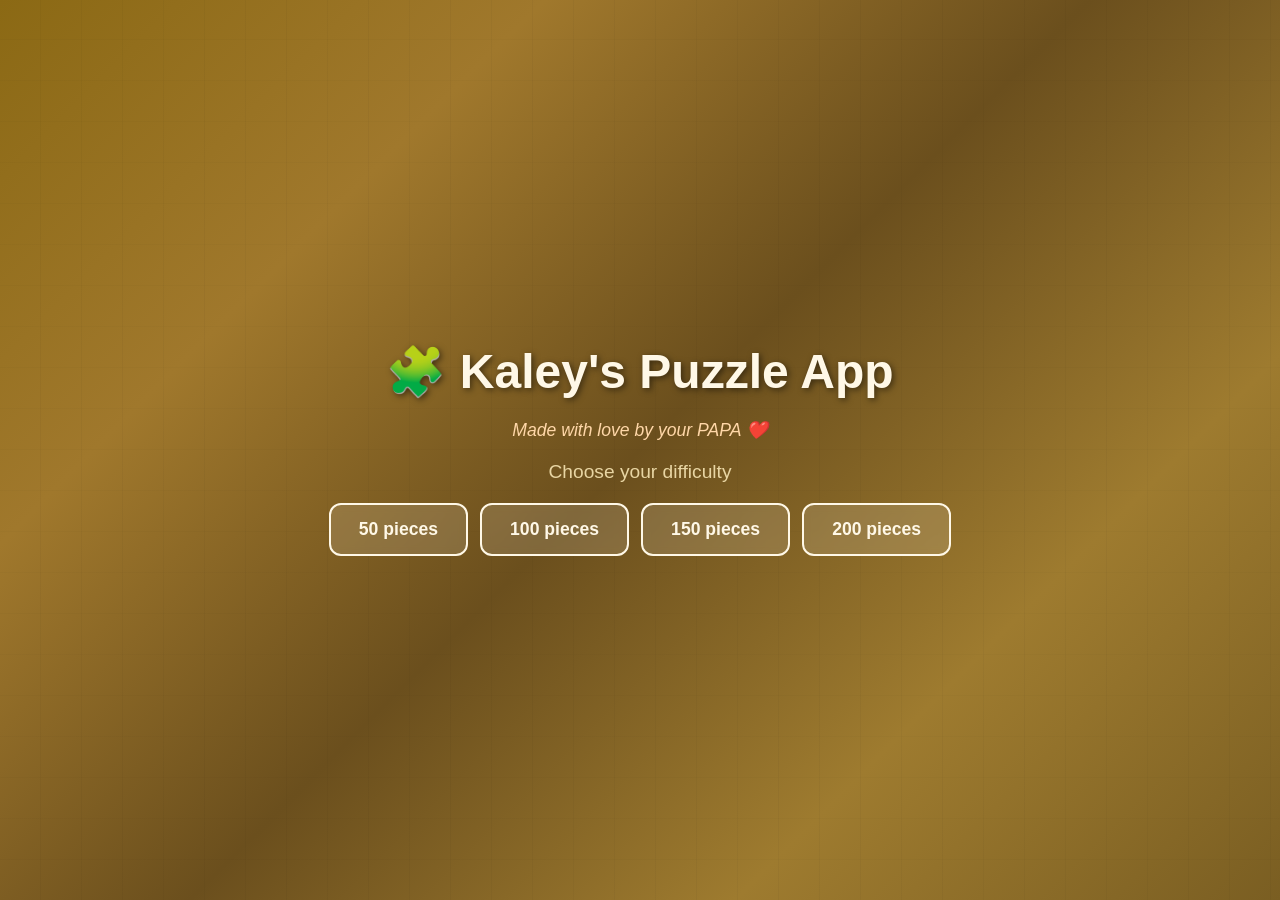
==== web/index.html @ b1f1e990 "Move web files into web/ folder and remove CI workflow" ====
<!DOCTYPE html>
<html lang="en">
<head>
  <meta charset="UTF-8">
  <meta name="viewport" content="width=device-width, initial-scale=1.0, user-scalable=no">
  <meta name="apple-mobile-web-app-capable" content="yes">
  <title>Kaley's Puzzle App</title>
  <link rel="stylesheet" href="style.css">
</head>
<body>
  <!-- Start Screen -->
  <div id="start-screen">
    <h1>🧩 Kaley's Puzzle App</h1>
    <p class="subtitle">Made with love by your PAPA ❤️</p>
    <p>Choose your difficulty</p>
    <div id="difficulty-buttons">
      <button class="diff-btn" data-pieces="50">50 pieces</button>
      <button class="diff-btn" data-pieces="100">100 pieces</button>
      <button class="diff-btn" data-pieces="150">150 pieces</button>
      <button class="diff-btn" data-pieces="200">200 pieces</button>
    </div>
    <div id="loading" class="hidden">
      <p>Loading animal image...</p>
      <div class="spinner"></div>
    </div>
  </div>

  <!-- Game Screen -->
  <div id="game-screen" class="hidden">
    <canvas id="puzzle-canvas"></canvas>
    <div id="ui-bar">
      <div id="timer">⏱ 00:00</div>
      <div id="piece-counter">0 / 0</div>
      <button id="hint-toggle" title="Toggle image hint">🖼 Hint</button>
      <button id="new-puzzle-btn" title="New puzzle">🔄 New</button>
    </div>
  </div>

  <!-- Win Overlay -->
  <div id="win-overlay" class="hidden">
    <canvas id="confetti-canvas"></canvas>
    <div id="win-content">
      <h2>🎉 Puzzle Complete!</h2>
      <p id="win-time"></p>
      <p id="win-pieces"></p>
      <button id="win-new-btn">New Puzzle</button>
    </div>
  </div>

  <script src="puzzle-engine.js"></script>
  <script src="app.js"></script>
</body>
</html>
---- web/style.css ----
/* ===== Reset & Base ===== */
*, *::before, *::after {
  margin: 0;
  padding: 0;
  box-sizing: border-box;
}

html, body {
  width: 100%;
  height: 100%;
  overflow: hidden;
  font-family: 'Segoe UI', Tahoma, Geneva, Verdana, sans-serif;
  touch-action: none;
  -webkit-user-select: none;
  user-select: none;
}

body {
  background:
    repeating-linear-gradient(
      90deg,
      transparent,
      transparent 40px,
      rgba(0,0,0,0.03) 40px,
      rgba(0,0,0,0.03) 41px
    ),
    repeating-linear-gradient(
      0deg,
      transparent,
      transparent 40px,
      rgba(0,0,0,0.02) 40px,
      rgba(0,0,0,0.02) 41px
    ),
    linear-gradient(135deg, #8B6914 0%, #A0782C 25%, #6B4F1D 50%, #9E7B2F 75%, #7A5E22 100%);
  background-color: #7A5E22;
}

.hidden {
  display: none !important;
}

/* ===== Start Screen ===== */
#start-screen {
  display: flex;
  flex-direction: column;
  align-items: center;
  justify-content: center;
  height: 100%;
  gap: 20px;
}

#start-screen h1 {
  font-size: 3rem;
  color: #FFF8E7;
  text-shadow: 2px 2px 6px rgba(0,0,0,0.5);
}

#start-screen p {
  font-size: 1.2rem;
  color: #E8D5A3;
}

#start-screen .subtitle {
  font-size: 1.1rem;
  color: #FFD7A8;
  font-style: italic;
}

#difficulty-buttons {
  display: flex;
  gap: 12px;
  flex-wrap: wrap;
  justify-content: center;
}

.diff-btn {
  padding: 14px 28px;
  font-size: 1.1rem;
  font-weight: 600;
  border: 2px solid #FFF8E7;
  border-radius: 12px;
  background: rgba(255, 248, 231, 0.15);
  color: #FFF8E7;
  cursor: pointer;
  transition: background 0.2s, transform 0.1s;
  backdrop-filter: blur(4px);
}

.diff-btn:hover {
  background: rgba(255, 248, 231, 0.3);
  transform: scale(1.05);
}

.diff-btn:active {
  transform: scale(0.97);
}

/* ===== Loading ===== */
#loading {
  text-align: center;
  color: #FFF8E7;
}

.spinner {
  width: 40px;
  height: 40px;
  margin: 12px auto;
  border: 4px solid rgba(255,248,231,0.3);
  border-top-color: #FFF8E7;
  border-radius: 50%;
  animation: spin 0.8s linear infinite;
}

@keyframes spin {
  to { transform: rotate(360deg); }
}

/* ===== Game Screen ===== */
#game-screen {
  position: relative;
  width: 100%;
  height: 100%;
}

#puzzle-canvas {
  display: block;
  width: 100%;
  height: 100%;
  cursor: grab;
}

#puzzle-canvas:active {
  cursor: grabbing;
}

/* ===== UI Bar ===== */
#ui-bar {
  position: absolute;
  top: 12px;
  left: 50%;
  transform: translateX(-50%);
  display: flex;
  align-items: center;
  gap: 16px;
  padding: 8px 20px;
  background: rgba(0, 0, 0, 0.55);
  backdrop-filter: blur(8px);
  border-radius: 30px;
  color: #FFF8E7;
  font-size: 0.95rem;
  z-index: 10;
  white-space: nowrap;
}

#timer {
  font-variant-numeric: tabular-nums;
  min-width: 80px;
}

#piece-counter {
  font-variant-numeric: tabular-nums;
}

#hint-toggle,
#new-puzzle-btn {
  padding: 6px 14px;
  border: 1px solid rgba(255,248,231,0.4);
  border-radius: 16px;
  background: rgba(255,248,231,0.1);
  color: #FFF8E7;
  font-size: 0.85rem;
  cursor: pointer;
  transition: background 0.2s;
}

#hint-toggle:hover,
#new-puzzle-btn:hover {
  background: rgba(255,248,231,0.25);
}

#hint-toggle.active {
  background: rgba(255,248,231,0.35);
  border-color: #FFF8E7;
}

/* ===== Win Overlay ===== */
#win-overlay {
  position: fixed;
  inset: 0;
  display: flex;
  align-items: center;
  justify-content: center;
  z-index: 100;
  background: rgba(0,0,0,0.6);
}

#confetti-canvas {
  position: absolute;
  inset: 0;
  width: 100%;
  height: 100%;
  pointer-events: none;
}

#win-content {
  position: relative;
  z-index: 101;
  text-align: center;
  background: rgba(40, 30, 10, 0.85);
  backdrop-filter: blur(12px);
  padding: 40px 60px;
  border-radius: 20px;
  border: 2px solid rgba(255,248,231,0.3);
  color: #FFF8E7;
}

#win-content h2 {
  font-size: 2rem;
  margin-bottom: 16px;
}

#win-content p {
  font-size: 1.1rem;
  margin-bottom: 8px;
  color: #E8D5A3;
}

#win-new-btn {
  margin-top: 20px;
  padding: 12px 32px;
  font-size: 1.1rem;
  font-weight: 600;
  border: 2px solid #FFF8E7;
  border-radius: 12px;
  background: rgba(255,248,231,0.15);
  color: #FFF8E7;
  cursor: pointer;
  transition: background 0.2s, transform 0.1s;
}

#win-new-btn:hover {
  background: rgba(255,248,231,0.3);
  transform: scale(1.05);
}

/* ===== Responsive ===== */
@media (max-width: 600px) {
  #start-screen h1 {
    font-size: 2rem;
  }

  .diff-btn {
    padding: 10px 20px;
    font-size: 0.95rem;
  }

  #ui-bar {
    gap: 8px;
    padding: 6px 12px;
    font-size: 0.8rem;
  }

  #win-content {
    padding: 24px 32px;
  }
}
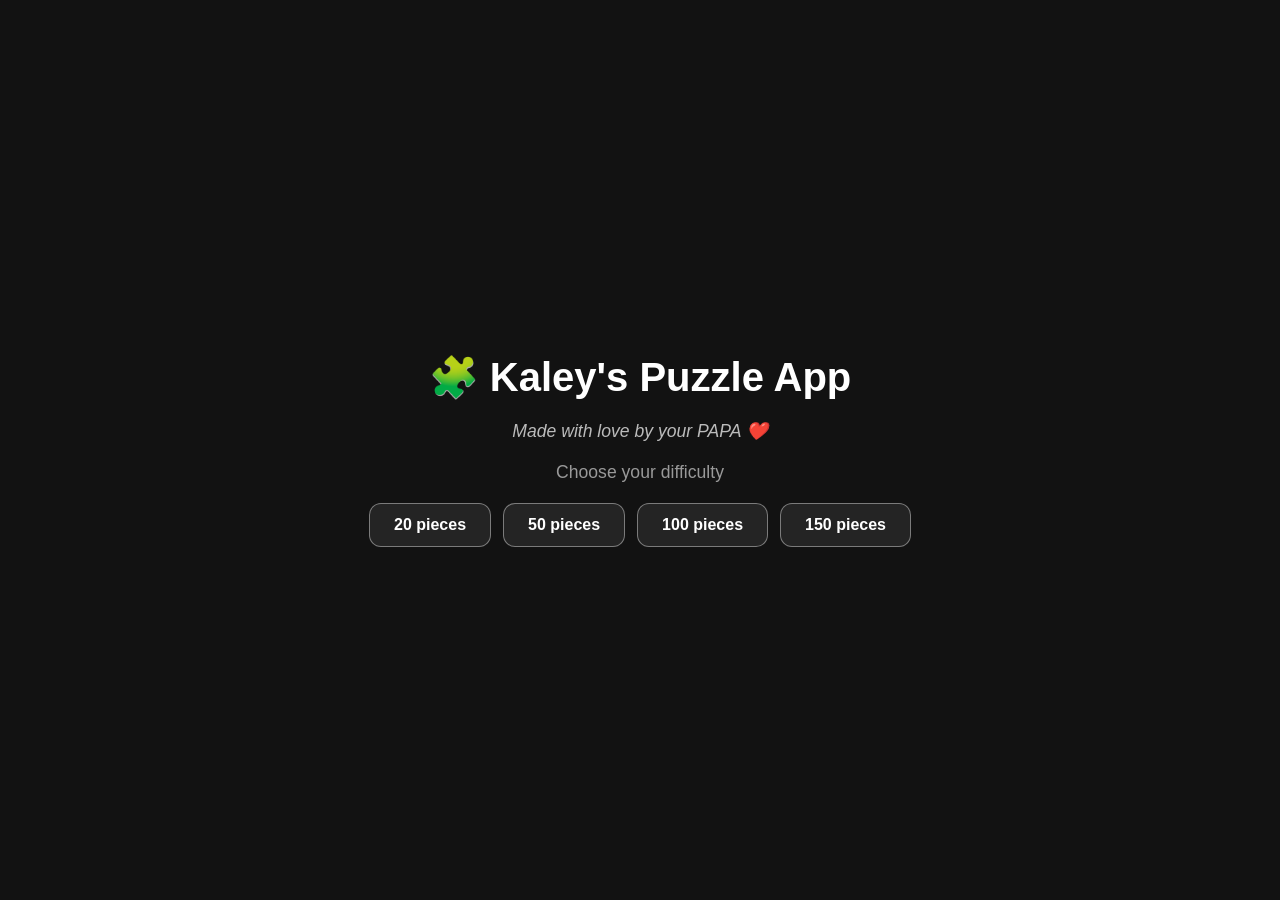
==== commit 8e6c5683: "Align all platforms: dark mode theme, centered tabs, 30% hint opacity, 20/50/100/150 difficulty" ====
--- a/web/index.html
+++ b/web/index.html
@@ -14,10 +14,10 @@
     <p class="subtitle">Made with love by your PAPA ❤️</p>
     <p>Choose your difficulty</p>
     <div id="difficulty-buttons">
+      <button class="diff-btn" data-pieces="20">20 pieces</button>
       <button class="diff-btn" data-pieces="50">50 pieces</button>
       <button class="diff-btn" data-pieces="100">100 pieces</button>
       <button class="diff-btn" data-pieces="150">150 pieces</button>
-      <button class="diff-btn" data-pieces="200">200 pieces</button>
     </div>
     <div id="loading" class="hidden">
       <p>Loading animal image...</p>
--- a/web/style.css
+++ b/web/style.css
@@ -9,30 +9,14 @@
   width: 100%;
   height: 100%;
   overflow: hidden;
-  font-family: 'Segoe UI', Tahoma, Geneva, Verdana, sans-serif;
+  font-family: -apple-system, BlinkMacSystemFont, 'SF Pro Rounded', 'Nunito', 'Segoe UI', sans-serif;
   touch-action: none;
   -webkit-user-select: none;
   user-select: none;
 }
 
 body {
-  background:
-    repeating-linear-gradient(
-      90deg,
-      transparent,
-      transparent 40px,
-      rgba(0,0,0,0.03) 40px,
-      rgba(0,0,0,0.03) 41px
-    ),
-    repeating-linear-gradient(
-      0deg,
-      transparent,
-      transparent 40px,
-      rgba(0,0,0,0.02) 40px,
-      rgba(0,0,0,0.02) 41px
-    ),
-    linear-gradient(135deg, #8B6914 0%, #A0782C 25%, #6B4F1D 50%, #9E7B2F 75%, #7A5E22 100%);
-  background-color: #7A5E22;
+  background: #121212;
 }
 
 .hidden {
@@ -50,19 +34,19 @@
 }
 
 #start-screen h1 {
-  font-size: 3rem;
-  color: #FFF8E7;
-  text-shadow: 2px 2px 6px rgba(0,0,0,0.5);
+  font-size: 2.5rem;
+  font-weight: 700;
+  color: #FFFFFF;
 }
 
 #start-screen p {
-  font-size: 1.2rem;
-  color: #E8D5A3;
+  font-size: 1.1rem;
+  color: #999999;
 }
 
 #start-screen .subtitle {
   font-size: 1.1rem;
-  color: #FFD7A8;
+  color: #BBBBBB;
   font-style: italic;
 }
 
@@ -74,20 +58,19 @@
 }
 
 .diff-btn {
-  padding: 14px 28px;
-  font-size: 1.1rem;
+  padding: 12px 24px;
+  font-size: 1rem;
   font-weight: 600;
-  border: 2px solid #FFF8E7;
+  border: 1.5px solid rgba(255, 255, 255, 0.4);
   border-radius: 12px;
-  background: rgba(255, 248, 231, 0.15);
-  color: #FFF8E7;
+  background: rgba(255, 255, 255, 0.08);
+  color: #FFFFFF;
   cursor: pointer;
   transition: background 0.2s, transform 0.1s;
-  backdrop-filter: blur(4px);
 }
 
 .diff-btn:hover {
-  background: rgba(255, 248, 231, 0.3);
+  background: rgba(255, 255, 255, 0.18);
   transform: scale(1.05);
 }
 
@@ -98,15 +81,15 @@
 /* ===== Loading ===== */
 #loading {
   text-align: center;
-  color: #FFF8E7;
+  color: #BBBBBB;
 }
 
 .spinner {
   width: 40px;
   height: 40px;
   margin: 12px auto;
-  border: 4px solid rgba(255,248,231,0.3);
-  border-top-color: #FFF8E7;
+  border: 4px solid rgba(255, 255, 255, 0.15);
+  border-top-color: #FFFFFF;
   border-radius: 50%;
   animation: spin 0.8s linear infinite;
 }
@@ -120,6 +103,7 @@
   position: relative;
   width: 100%;
   height: 100%;
+  background: #1A1A1A;
 }
 
 #puzzle-canvas {
@@ -143,10 +127,9 @@
   align-items: center;
   gap: 16px;
   padding: 8px 20px;
-  background: rgba(0, 0, 0, 0.55);
-  backdrop-filter: blur(8px);
+  background: rgba(30, 30, 30, 0.9);
   border-radius: 30px;
-  color: #FFF8E7;
+  color: #FFFFFF;
   font-size: 0.95rem;
   z-index: 10;
   white-space: nowrap;
@@ -164,10 +147,10 @@
 #hint-toggle,
 #new-puzzle-btn {
   padding: 6px 14px;
-  border: 1px solid rgba(255,248,231,0.4);
+  border: 1px solid rgba(255, 255, 255, 0.3);
   border-radius: 16px;
-  background: rgba(255,248,231,0.1);
-  color: #FFF8E7;
+  background: rgba(255, 255, 255, 0.08);
+  color: #FFFFFF;
   font-size: 0.85rem;
   cursor: pointer;
   transition: background 0.2s;
@@ -175,12 +158,12 @@
 
 #hint-toggle:hover,
 #new-puzzle-btn:hover {
-  background: rgba(255,248,231,0.25);
+  background: rgba(255, 255, 255, 0.18);
 }
 
 #hint-toggle.active {
-  background: rgba(255,248,231,0.35);
-  border-color: #FFF8E7;
+  background: rgba(255, 255, 255, 0.25);
+  border-color: rgba(255, 255, 255, 0.8);
 }
 
 /* ===== Win Overlay ===== */
@@ -191,7 +174,7 @@
   align-items: center;
   justify-content: center;
   z-index: 100;
-  background: rgba(0,0,0,0.6);
+  background: rgba(0, 0, 0, 0.7);
 }
 
 #confetti-canvas {
@@ -206,47 +189,46 @@
   position: relative;
   z-index: 101;
   text-align: center;
-  background: rgba(40, 30, 10, 0.85);
-  backdrop-filter: blur(12px);
+  background: rgba(30, 30, 30, 0.95);
   padding: 40px 60px;
   border-radius: 20px;
-  border: 2px solid rgba(255,248,231,0.3);
-  color: #FFF8E7;
+  border: 1px solid rgba(255, 255, 255, 0.15);
+  color: #FFFFFF;
 }
 
 #win-content h2 {
-  font-size: 2rem;
+  font-size: 1.8rem;
   margin-bottom: 16px;
 }
 
 #win-content p {
   font-size: 1.1rem;
   margin-bottom: 8px;
-  color: #E8D5A3;
+  color: #BBBBBB;
 }
 
 #win-new-btn {
   margin-top: 20px;
   padding: 12px 32px;
-  font-size: 1.1rem;
+  font-size: 1rem;
   font-weight: 600;
-  border: 2px solid #FFF8E7;
+  border: 1.5px solid rgba(255, 255, 255, 0.5);
   border-radius: 12px;
-  background: rgba(255,248,231,0.15);
-  color: #FFF8E7;
+  background: rgba(255, 255, 255, 0.1);
+  color: #FFFFFF;
   cursor: pointer;
   transition: background 0.2s, transform 0.1s;
 }
 
 #win-new-btn:hover {
-  background: rgba(255,248,231,0.3);
+  background: rgba(255, 255, 255, 0.2);
   transform: scale(1.05);
 }
 
 /* ===== Responsive ===== */
 @media (max-width: 600px) {
   #start-screen h1 {
-    font-size: 2rem;
+    font-size: 1.8rem;
   }
 
   .diff-btn {
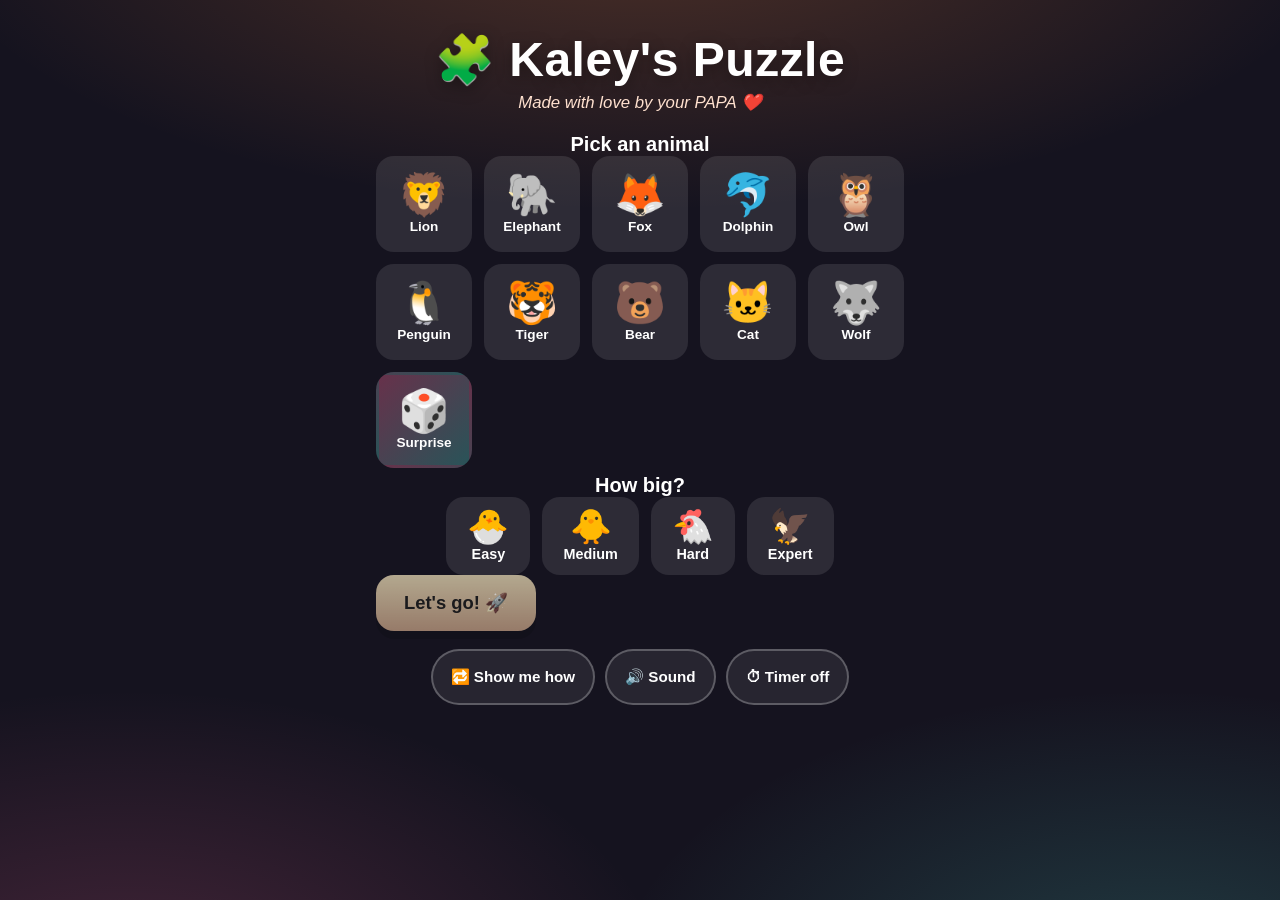
==== commit 64b9e2fd: "feat: port kid-friendly UX overhaul to iOS and Android Achieve native feature parity with the web re" ====
--- a/web/index.html
+++ b/web/index.html
@@ -8,46 +8,101 @@
   <link rel="stylesheet" href="style.css">
 </head>
 <body>
-  <!-- Start Screen -->
+  <!-- ===== Start Screen ===== -->
   <div id="start-screen">
-    <h1>🧩 Kaley's Puzzle App</h1>
-    <p class="subtitle">Made with love by your PAPA ❤️</p>
-    <p>Choose your difficulty</p>
-    <div id="difficulty-buttons">
-      <button class="diff-btn" data-pieces="20">20 pieces</button>
-      <button class="diff-btn" data-pieces="50">50 pieces</button>
-      <button class="diff-btn" data-pieces="100">100 pieces</button>
-      <button class="diff-btn" data-pieces="150">150 pieces</button>
+    <div class="hero">
+      <h1>🧩 Kaley's Puzzle</h1>
+      <p class="subtitle">Made with love by your PAPA ❤️</p>
     </div>
+
+    <!-- Continue (only shown when a saved puzzle exists) -->
+    <div id="continue-row" class="hidden">
+      <button id="continue-btn" class="big-action continue">▶ Keep playing</button>
+    </div>
+
+    <div id="picker">
+      <h2 class="picker-title">Pick an animal</h2>
+      <div id="animal-grid" role="list" aria-label="Choose an animal"></div>
+
+      <h2 class="picker-title">How big?</h2>
+      <div id="difficulty-row" role="list" aria-label="Choose difficulty"></div>
+
+      <button id="start-btn" class="big-action start" disabled>Let's go! 🚀</button>
+    </div>
+
+    <!-- Collection of earned animals -->
+    <div id="collection-wrap" class="hidden">
+      <h2 class="picker-title">⭐ My animals</h2>
+      <div id="collection" role="list" aria-label="Animals you have finished"></div>
+    </div>
+
+    <div id="start-actions">
+      <button id="replay-tutorial-btn" class="chip">🔁 Show me how</button>
+      <button id="mute-toggle-start" class="chip" aria-pressed="false">🔊 Sound</button>
+      <button id="timer-toggle-start" class="chip" aria-pressed="false">⏱ Timer off</button>
+    </div>
+
     <div id="loading" class="hidden">
-      <p>Loading animal image...</p>
+      <p>Loading your animal…</p>
       <div class="spinner"></div>
     </div>
   </div>
 
-  <!-- Game Screen -->
+  <!-- ===== Game Screen ===== -->
   <div id="game-screen" class="hidden">
     <canvas id="puzzle-canvas"></canvas>
+
     <div id="ui-bar">
-      <div id="timer">⏱ 00:00</div>
-      <div id="piece-counter">0 / 0</div>
-      <button id="hint-toggle" title="Toggle image hint">🖼 Hint</button>
-      <button id="new-puzzle-btn" title="New puzzle">🔄 New</button>
+      <div id="progress-wrap" aria-label="Puzzle progress">
+        <div id="progress-fill"></div>
+        <span id="progress-emoji">🐾</span>
+      </div>
+      <div id="timer" class="hidden">⏱ 00:00</div>
+      <button id="edges-toggle" class="tool-btn" title="Find the border pieces">🧩 Edges</button>
+      <button id="hint-toggle" class="tool-btn" title="Show the picture">🖼 Hint</button>
+      <button id="mute-toggle" class="tool-btn" title="Sound on/off">🔊</button>
+      <button id="new-puzzle-btn" class="tool-btn" title="New puzzle">🔄 New</button>
+    </div>
+
+    <button id="center-btn" title="Show everything">🎯</button>
+
+    <!-- First-run tutorial layer -->
+    <div id="tutorial-layer" class="hidden">
+      <div class="tutorial-scrim"></div>
+      <div id="tutorial-hand">👆</div>
+      <p class="tutorial-text">Drag a piece onto the picture!</p>
     </div>
   </div>
 
-  <!-- Win Overlay -->
+  <!-- ===== New-puzzle confirmation ===== -->
+  <div id="confirm-overlay" class="hidden">
+    <div class="confirm-card">
+      <p class="confirm-text">Start a new puzzle?</p>
+      <p class="confirm-sub">Your picture so far will go away.</p>
+      <div class="confirm-actions">
+        <button id="confirm-cancel" class="big-action cancel">Keep playing</button>
+        <button id="confirm-ok" class="big-action danger">New puzzle</button>
+      </div>
+    </div>
+  </div>
+
+  <!-- ===== Win Overlay ===== -->
   <div id="win-overlay" class="hidden">
     <canvas id="confetti-canvas"></canvas>
     <div id="win-content">
-      <h2>🎉 Puzzle Complete!</h2>
-      <p id="win-time"></p>
-      <p id="win-pieces"></p>
-      <button id="win-new-btn">New Puzzle</button>
+      <h2>🎉 You did it!</h2>
+      <div id="win-progress"><div id="win-progress-fill"></div></div>
+      <p id="win-time" class="hidden"></p>
+      <div class="win-actions">
+        <button id="win-again-btn" class="big-action start">🔁 Play again</button>
+        <button id="win-choose-btn" class="big-action cancel">🐾 Choose another</button>
+      </div>
     </div>
   </div>
 
   <script src="puzzle-engine.js"></script>
+  <script src="sound.js"></script>
+  <script src="storage.js"></script>
   <script src="app.js"></script>
 </body>
 </html>
--- a/web/style.css
+++ b/web/style.css
@@ -3,6 +3,20 @@
   margin: 0;
   padding: 0;
   box-sizing: border-box;
+}
+
+:root {
+  --touch-min: 56px;
+  --touch-choice: 64px;
+  --accent: #ff8c42;
+  --accent-2: #4ecdc4;
+  --accent-3: #ffd166;
+  --pink: #ff6b9d;
+  --board: #1a1a1a;
+  --card: rgba(255, 255, 255, 0.1);
+  --card-strong: rgba(255, 255, 255, 0.22);
+  --text: #ffffff;
+  --radius: 18px;
 }
 
 html, body {
@@ -17,6 +31,7 @@
 
 body {
   background: #121212;
+  color: var(--text);
 }
 
 .hidden {
@@ -25,71 +40,225 @@
 
 /* ===== Start Screen ===== */
 #start-screen {
+  position: relative;
   display: flex;
   flex-direction: column;
   align-items: center;
-  justify-content: center;
   height: 100%;
-  gap: 20px;
+  gap: 14px;
+  padding: 24px 16px 32px;
+  overflow-y: auto;
+  background:
+    radial-gradient(1200px 500px at 50% -10%, rgba(255, 140, 66, 0.25), transparent 60%),
+    radial-gradient(900px 500px at 90% 110%, rgba(78, 205, 196, 0.22), transparent 60%),
+    radial-gradient(900px 500px at 10% 110%, rgba(255, 107, 157, 0.20), transparent 60%),
+    #15131f;
+}
+
+.hero {
+  text-align: center;
+  margin-top: 8px;
 }
 
 #start-screen h1 {
-  font-size: 2.5rem;
+  font-size: clamp(2rem, 6vw, 3rem);
+  font-weight: 800;
+  letter-spacing: 0.5px;
+  text-shadow: 0 4px 16px rgba(0, 0, 0, 0.35);
+}
+
+#start-screen .subtitle {
+  font-size: 1.05rem;
+  color: #ffe1cf;
+  font-style: italic;
+  margin-top: 4px;
+}
+
+.picker-title {
+  font-size: 1.25rem;
   font-weight: 700;
-  color: #FFFFFF;
-}
-
-#start-screen p {
-  font-size: 1.1rem;
-  color: #999999;
-}
-
-#start-screen .subtitle {
-  font-size: 1.1rem;
-  color: #BBBBBB;
-  font-style: italic;
-}
-
-#difficulty-buttons {
-  display: flex;
+  margin-top: 6px;
+  color: #fff;
+  text-align: center;
+}
+
+/* ----- Continue row ----- */
+#continue-row {
+  width: 100%;
+  max-width: 520px;
+  display: flex;
+  justify-content: center;
+}
+
+/* ----- Big action buttons ----- */
+.big-action {
+  min-height: var(--touch-min);
+  padding: 14px 28px;
+  font-size: 1.15rem;
+  font-weight: 800;
+  border: none;
+  border-radius: var(--radius);
+  color: #21202b;
+  cursor: pointer;
+  transition: transform 0.1s ease, box-shadow 0.2s ease, filter 0.2s ease;
+  box-shadow: 0 8px 0 rgba(0, 0, 0, 0.18);
+}
+
+.big-action:active {
+  transform: translateY(4px);
+  box-shadow: 0 4px 0 rgba(0, 0, 0, 0.18);
+}
+
+.big-action.start { background: linear-gradient(180deg, #ffd166, #ff8c42); }
+.big-action.continue { background: linear-gradient(180deg, #a0e7a0, #4ecdc4); }
+.big-action.cancel { background: linear-gradient(180deg, #e7ecf3, #c3cad6); }
+.big-action.danger { background: linear-gradient(180deg, #ff9aa2, #ff6b6b); color: #fff; }
+
+.big-action:disabled {
+  filter: grayscale(0.7) brightness(0.8);
+  cursor: not-allowed;
+  box-shadow: 0 8px 0 rgba(0, 0, 0, 0.12);
+}
+
+/* ----- Animal grid ----- */
+#animal-grid,
+#collection {
+  display: grid;
+  grid-template-columns: repeat(auto-fill, minmax(96px, 1fr));
   gap: 12px;
+  width: 100%;
+  max-width: 620px;
+}
+
+.animal-tile {
+  min-width: var(--touch-choice);
+  min-height: var(--touch-choice);
+  aspect-ratio: 1 / 1;
+  display: flex;
+  flex-direction: column;
+  align-items: center;
+  justify-content: center;
+  gap: 4px;
+  border: 3px solid transparent;
+  border-radius: var(--radius);
+  background: var(--card);
+  color: #fff;
+  cursor: pointer;
+  transition: transform 0.12s ease, border-color 0.15s ease, background 0.15s ease;
+}
+
+.animal-tile .emoji { font-size: 2.2rem; line-height: 1; }
+.animal-tile .label { font-size: 0.85rem; font-weight: 700; }
+
+.animal-tile:active { transform: scale(0.95); }
+
+.animal-tile.selected {
+  border-color: var(--accent-3);
+  background: var(--card-strong);
+  box-shadow: 0 0 0 3px rgba(255, 209, 102, 0.35);
+}
+
+.animal-tile.surprise {
+  background: linear-gradient(135deg, rgba(255, 107, 157, 0.35), rgba(78, 205, 196, 0.35));
+}
+
+/* ----- Difficulty row ----- */
+#difficulty-row {
+  display: flex;
   flex-wrap: wrap;
-  justify-content: center;
-}
-
-.diff-btn {
-  padding: 12px 24px;
-  font-size: 1rem;
-  font-weight: 600;
-  border: 1.5px solid rgba(255, 255, 255, 0.4);
-  border-radius: 12px;
+  gap: 12px;
+  justify-content: center;
+}
+
+.diff-tile {
+  min-width: var(--touch-choice);
+  min-height: var(--touch-choice);
+  padding: 10px 18px;
+  display: flex;
+  flex-direction: column;
+  align-items: center;
+  justify-content: center;
+  gap: 2px;
+  border: 3px solid transparent;
+  border-radius: var(--radius);
+  background: var(--card);
+  color: #fff;
+  cursor: pointer;
+  transition: transform 0.12s ease, border-color 0.15s ease, background 0.15s ease;
+}
+
+.diff-tile .emoji { font-size: 1.8rem; line-height: 1; }
+.diff-tile .label { font-size: 0.9rem; font-weight: 700; }
+
+.diff-tile:active { transform: scale(0.95); }
+
+.diff-tile.selected {
+  border-color: var(--accent-2);
+  background: var(--card-strong);
+  box-shadow: 0 0 0 3px rgba(78, 205, 196, 0.35);
+}
+
+/* ----- Collection ----- */
+#collection-wrap {
+  width: 100%;
+  max-width: 620px;
+  display: flex;
+  flex-direction: column;
+  align-items: center;
+  gap: 8px;
+}
+
+.collection-tile {
+  aspect-ratio: 1 / 1;
+  display: flex;
+  align-items: center;
+  justify-content: center;
+  font-size: 2rem;
+  border-radius: 14px;
+  background: linear-gradient(135deg, rgba(255, 209, 102, 0.25), rgba(255, 140, 66, 0.25));
+  border: 2px solid rgba(255, 209, 102, 0.4);
+}
+
+/* ----- Start actions (chips) ----- */
+#start-actions {
+  display: flex;
+  flex-wrap: wrap;
+  gap: 10px;
+  justify-content: center;
+  margin-top: 4px;
+}
+
+.chip {
+  min-height: var(--touch-min);
+  padding: 10px 18px;
+  font-size: 0.95rem;
+  font-weight: 700;
+  border: 2px solid rgba(255, 255, 255, 0.25);
+  border-radius: 999px;
   background: rgba(255, 255, 255, 0.08);
-  color: #FFFFFF;
+  color: #fff;
   cursor: pointer;
-  transition: background 0.2s, transform 0.1s;
-}
-
-.diff-btn:hover {
-  background: rgba(255, 255, 255, 0.18);
-  transform: scale(1.05);
-}
-
-.diff-btn:active {
-  transform: scale(0.97);
+  transition: background 0.15s ease, transform 0.1s ease;
+}
+
+.chip:active { transform: scale(0.96); }
+.chip[aria-pressed="true"] {
+  background: rgba(78, 205, 196, 0.3);
+  border-color: var(--accent-2);
 }
 
 /* ===== Loading ===== */
 #loading {
   text-align: center;
-  color: #BBBBBB;
+  color: #ffe1cf;
 }
 
 .spinner {
-  width: 40px;
-  height: 40px;
+  width: 44px;
+  height: 44px;
   margin: 12px auto;
-  border: 4px solid rgba(255, 255, 255, 0.15);
-  border-top-color: #FFFFFF;
+  border: 5px solid rgba(255, 255, 255, 0.18);
+  border-top-color: var(--accent-3);
   border-radius: 50%;
   animation: spin 0.8s linear infinite;
 }
@@ -103,7 +272,7 @@
   position: relative;
   width: 100%;
   height: 100%;
-  background: #1A1A1A;
+  background: var(--board);
 }
 
 #puzzle-canvas {
@@ -113,9 +282,7 @@
   cursor: grab;
 }
 
-#puzzle-canvas:active {
-  cursor: grabbing;
-}
+#puzzle-canvas:active { cursor: grabbing; }
 
 /* ===== UI Bar ===== */
 #ui-bar {
@@ -125,48 +292,143 @@
   transform: translateX(-50%);
   display: flex;
   align-items: center;
-  gap: 16px;
-  padding: 8px 20px;
-  background: rgba(30, 30, 30, 0.9);
-  border-radius: 30px;
-  color: #FFFFFF;
-  font-size: 0.95rem;
+  gap: 10px;
+  padding: 8px 14px;
+  background: rgba(24, 22, 34, 0.92);
+  border-radius: 999px;
+  box-shadow: 0 8px 24px rgba(0, 0, 0, 0.35);
   z-index: 10;
   white-space: nowrap;
+  max-width: calc(100vw - 16px);
+  overflow-x: auto;
+}
+
+#progress-wrap {
+  position: relative;
+  width: 120px;
+  height: 18px;
+  border-radius: 999px;
+  background: rgba(255, 255, 255, 0.14);
+  overflow: hidden;
+  flex: 0 0 auto;
+}
+
+#progress-fill {
+  position: absolute;
+  inset: 0;
+  width: 0%;
+  border-radius: 999px;
+  background: linear-gradient(90deg, var(--accent-2), var(--accent-3), var(--accent));
+  transition: width 0.3s ease;
+}
+
+#progress-emoji {
+  position: absolute;
+  top: 50%;
+  left: 0%;
+  transform: translate(-50%, -50%);
+  font-size: 0.9rem;
+  transition: left 0.3s ease;
+  pointer-events: none;
 }
 
 #timer {
   font-variant-numeric: tabular-nums;
-  min-width: 80px;
-}
-
-#piece-counter {
-  font-variant-numeric: tabular-nums;
-}
-
-#hint-toggle,
-#new-puzzle-btn {
-  padding: 6px 14px;
-  border: 1px solid rgba(255, 255, 255, 0.3);
-  border-radius: 16px;
+  font-size: 0.9rem;
+  color: #fff;
+  flex: 0 0 auto;
+}
+
+.tool-btn {
+  min-height: var(--touch-min);
+  min-width: var(--touch-min);
+  padding: 8px 14px;
+  border: 2px solid rgba(255, 255, 255, 0.2);
+  border-radius: 999px;
   background: rgba(255, 255, 255, 0.08);
-  color: #FFFFFF;
-  font-size: 0.85rem;
+  color: #fff;
+  font-size: 0.9rem;
+  font-weight: 700;
   cursor: pointer;
-  transition: background 0.2s;
-}
-
-#hint-toggle:hover,
-#new-puzzle-btn:hover {
-  background: rgba(255, 255, 255, 0.18);
-}
-
-#hint-toggle.active {
-  background: rgba(255, 255, 255, 0.25);
-  border-color: rgba(255, 255, 255, 0.8);
-}
-
-/* ===== Win Overlay ===== */
+  transition: background 0.15s ease, transform 0.1s ease, border-color 0.15s ease;
+  flex: 0 0 auto;
+}
+
+.tool-btn:active { transform: scale(0.94); }
+
+.tool-btn.active {
+  background: rgba(78, 205, 196, 0.3);
+  border-color: var(--accent-2);
+}
+
+/* ===== Center button ===== */
+#center-btn {
+  position: absolute;
+  right: 16px;
+  bottom: 16px;
+  width: 64px;
+  height: 64px;
+  font-size: 1.8rem;
+  border: none;
+  border-radius: 50%;
+  background: linear-gradient(180deg, #4ecdc4, #2b9c95);
+  color: #fff;
+  cursor: pointer;
+  box-shadow: 0 8px 0 rgba(0, 0, 0, 0.25), 0 12px 24px rgba(0, 0, 0, 0.3);
+  z-index: 10;
+  transition: transform 0.1s ease;
+}
+
+#center-btn:active { transform: translateY(4px); box-shadow: 0 4px 0 rgba(0, 0, 0, 0.25); }
+
+/* ===== Tutorial layer ===== */
+#tutorial-layer {
+  position: absolute;
+  inset: 0;
+  z-index: 20;
+  /* The tutorial must never block the drag it is teaching — let all
+     pointer/touch input pass straight through to the canvas, which
+     dismisses the tutorial on the first interaction. */
+  pointer-events: none;
+}
+
+.tutorial-scrim {
+  position: absolute;
+  inset: 0;
+  background: rgba(0, 0, 0, 0.35);
+}
+
+#tutorial-hand {
+  position: absolute;
+  top: 55%;
+  left: 30%;
+  font-size: 3rem;
+  filter: drop-shadow(0 4px 6px rgba(0, 0, 0, 0.5));
+  animation: tutorial-drag 2.2s ease-in-out infinite;
+}
+
+@keyframes tutorial-drag {
+  0%   { top: 60%; left: 25%; transform: scale(1); }
+  15%  { transform: scale(0.85); }
+  55%  { top: 45%; left: 52%; transform: scale(0.85); }
+  70%  { transform: scale(1); }
+  100% { top: 60%; left: 25%; transform: scale(1); }
+}
+
+.tutorial-text {
+  position: absolute;
+  bottom: 22%;
+  left: 50%;
+  transform: translateX(-50%);
+  font-size: 1.3rem;
+  font-weight: 800;
+  text-align: center;
+  color: #fff;
+  text-shadow: 0 2px 8px rgba(0, 0, 0, 0.6);
+}
+
+/* ===== Confirm overlay ===== */
+#confirm-overlay,
 #win-overlay {
   position: fixed;
   inset: 0;
@@ -174,9 +436,31 @@
   align-items: center;
   justify-content: center;
   z-index: 100;
-  background: rgba(0, 0, 0, 0.7);
-}
-
+  background: rgba(0, 0, 0, 0.6);
+}
+
+.confirm-card {
+  text-align: center;
+  background: #221f30;
+  padding: 28px 32px;
+  border-radius: 22px;
+  border: 1px solid rgba(255, 255, 255, 0.12);
+  max-width: 90vw;
+}
+
+.confirm-text { font-size: 1.5rem; font-weight: 800; }
+.confirm-sub { font-size: 1rem; color: #cbb9ff; margin-top: 6px; }
+
+.confirm-actions,
+.win-actions {
+  display: flex;
+  flex-wrap: wrap;
+  gap: 14px;
+  justify-content: center;
+  margin-top: 22px;
+}
+
+/* ===== Win overlay ===== */
 #confetti-canvas {
   position: absolute;
   inset: 0;
@@ -189,60 +473,49 @@
   position: relative;
   z-index: 101;
   text-align: center;
-  background: rgba(30, 30, 30, 0.95);
-  padding: 40px 60px;
-  border-radius: 20px;
-  border: 1px solid rgba(255, 255, 255, 0.15);
-  color: #FFFFFF;
+  background: rgba(34, 31, 48, 0.96);
+  padding: 36px 48px;
+  border-radius: 24px;
+  border: 1px solid rgba(255, 255, 255, 0.14);
 }
 
 #win-content h2 {
-  font-size: 1.8rem;
+  font-size: 2rem;
   margin-bottom: 16px;
 }
 
-#win-content p {
-  font-size: 1.1rem;
-  margin-bottom: 8px;
-  color: #BBBBBB;
-}
-
-#win-new-btn {
-  margin-top: 20px;
-  padding: 12px 32px;
-  font-size: 1rem;
-  font-weight: 600;
-  border: 1.5px solid rgba(255, 255, 255, 0.5);
-  border-radius: 12px;
-  background: rgba(255, 255, 255, 0.1);
-  color: #FFFFFF;
-  cursor: pointer;
-  transition: background 0.2s, transform 0.1s;
-}
-
-#win-new-btn:hover {
-  background: rgba(255, 255, 255, 0.2);
-  transform: scale(1.05);
-}
+#win-progress {
+  width: 220px;
+  max-width: 70vw;
+  height: 20px;
+  margin: 0 auto 12px;
+  border-radius: 999px;
+  background: rgba(255, 255, 255, 0.14);
+  overflow: hidden;
+}
+
+#win-progress-fill {
+  width: 100%;
+  height: 100%;
+  border-radius: 999px;
+  background: linear-gradient(90deg, var(--accent-2), var(--accent-3), var(--accent));
+}
+
+#win-time { color: #cbb9ff; margin-bottom: 4px; }
 
 /* ===== Responsive ===== */
 @media (max-width: 600px) {
-  #start-screen h1 {
-    font-size: 1.8rem;
-  }
-
-  .diff-btn {
-    padding: 10px 20px;
-    font-size: 0.95rem;
-  }
-
-  #ui-bar {
-    gap: 8px;
-    padding: 6px 12px;
-    font-size: 0.8rem;
-  }
-
-  #win-content {
-    padding: 24px 32px;
-  }
-}
+  #start-screen h1 { font-size: 1.9rem; }
+  #animal-grid,
+  #collection { grid-template-columns: repeat(auto-fill, minmax(84px, 1fr)); }
+  #win-content { padding: 24px 28px; }
+  #ui-bar { gap: 8px; padding: 6px 10px; }
+  #progress-wrap { width: 88px; }
+}
+
+/* Tablet-friendly larger sizing */
+@media (min-width: 768px) {
+  .animal-tile .emoji { font-size: 2.6rem; }
+  .diff-tile .emoji { font-size: 2.1rem; }
+  #progress-wrap { width: 160px; }
+}
